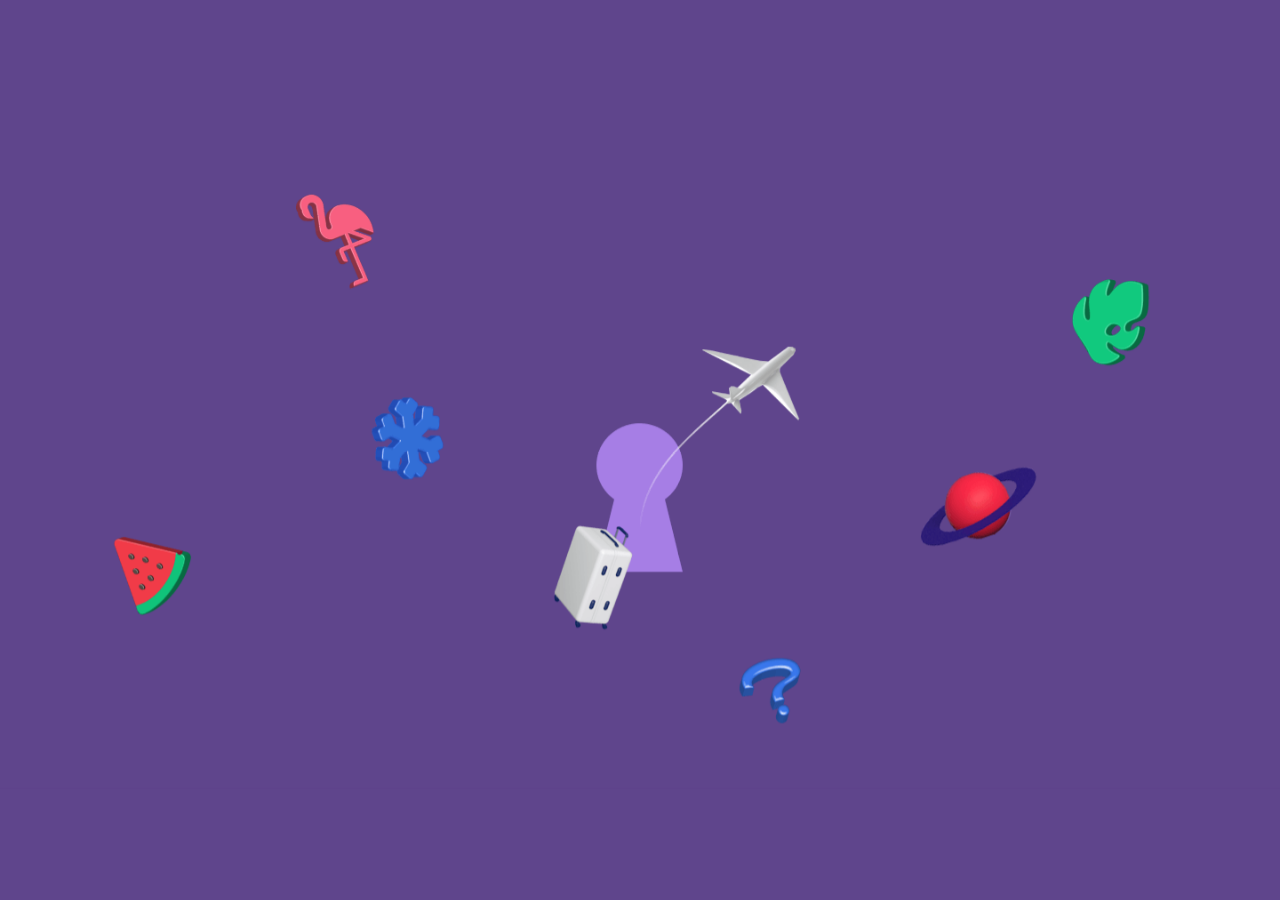
==== 4/index.html @ 82193e8b ":heavy_check_mark: Сборка #4" ====
<!DOCTYPE html>
<html lang="ru">
<head>
  <meta charset="UTF-8">
  <meta name="description" content="">
  <meta name="viewport" content="width=device-width, initial-scale=1.0">
  <meta http-equiv="X-UA-Compatible" content="ie=edge">
  <title>Mysterious Vacation</title>
  <link rel="stylesheet" href="css/style.min.css">
<link href="/css/style.min.css" rel="stylesheet">  <base href="https://htmlacademy-animation.github.io/942149-magic-vacation-1/4/">
</head>
<body>

  <header class="page-header js-header">
    <div class="page-header__wrapper">
      <a href="#" class="page-header__logo" aria-label="Перейти на страницу FJORD.Inc">
        <svg width="100" height="15" viewBox="0 0 100 15" fill="none" xmlns="http://www.w3.org/2000/svg">
          <path d="M0.26 1.4V14H2.276V8.906H7.334V6.44H2.276V3.848H9.872V1.4H0.26ZM12.733 14.36C15.127 14.36 16.243 12.65 16.243 9.5V1.4H14.263V8.96C14.263 11.21 13.723 11.876 12.733 11.876C11.833 11.876 11.473 11.3 11.347 10.58L9.36702 10.94C9.63702 13.046 10.663 14.36 12.733 14.36ZM18.3918 7.7C18.3918 11.372 22.3878 14.36 27.3198 14.36C32.2518 14.36 36.2478 11.372 36.2478 7.7C36.2478 4.028 32.2518 1.04 27.3198 1.04C22.3878 1.04 18.3918 4.028 18.3918 7.7ZM20.6058 7.7C20.6058 5.378 23.6118 3.524 27.3198 3.524C30.9918 3.524 33.9798 5.378 33.9798 7.7C33.9798 10.004 30.9918 11.858 27.3198 11.858C23.6118 11.858 20.6058 10.004 20.6058 7.7ZM40.403 14V8.906H40.799L49.079 14.702V12.38L44.039 8.906H44.201C47.999 8.906 49.277 7.304 49.277 5.162C49.277 3.092 47.999 1.4 44.201 1.4H38.387V14H40.403ZM43.535 3.722C45.785 3.722 47.045 4.136 47.045 5.432C47.045 6.764 45.785 7.034 43.535 7.034H40.403V3.722H43.535ZM51.6936 1.382V14H57.8676C62.7456 14 66.7236 11.534 66.7236 7.7C66.7236 3.848 62.7456 1.382 57.8676 1.382H51.6936ZM53.7096 11.624V3.722H57.5436C61.5396 3.722 64.4916 5.018 64.4916 7.7C64.4916 10.238 61.5396 11.624 57.5436 11.624H53.7096ZM73.1832 14.018H74.9832V5H73.1832V14.018ZM72.9132 1.976C72.9132 2.57 73.3992 3.092 74.0832 3.092C74.7492 3.092 75.2352 2.57 75.2352 1.976C75.2352 1.382 74.7672 0.805999 74.0832 0.805999C73.3812 0.805999 72.9132 1.382 72.9132 1.976ZM76.7867 14H78.5687V9.104C78.7487 8.006 79.5947 6.962 81.0887 6.962C82.1147 6.962 83.2667 7.448 83.2667 9.554V14H85.0487V9.014C85.0487 6.152 83.2307 4.73 81.3587 4.73C79.9187 4.73 79.0727 5.558 78.5687 6.854V5H76.7867V14ZM90.9898 14.27C93.5098 14.27 95.3818 12.506 95.7238 10.328H94.0498C93.7258 11.3 92.6998 12.02 90.9898 12.02C88.8478 12.02 87.7678 10.922 87.7678 9.59C87.7678 8.24 88.8478 6.962 90.9898 6.962C92.7538 6.962 93.7978 7.844 94.0858 8.924H95.7418C95.4358 6.71 93.6178 4.73 90.9898 4.73C88.0918 4.73 86.1298 7.124 86.1298 9.59C86.1298 12.074 88.1278 14.27 90.9898 14.27ZM97.0693 12.938C97.0693 13.658 97.5553 14.144 98.2753 14.144C98.9953 14.144 99.4813 13.658 99.4813 12.938C99.4813 12.2 98.9953 11.714 98.2753 11.714C97.5553 11.714 97.0693 12.2 97.0693 12.938Z" fill="currentColor"></path>
        </svg>
      </a>
      <button class="page-header__toggler js-menu-toggler" type="button" aria-label="Управление мобильным меню"><span>Меню</span></button>
      <nav class="page-header__nav">
        <div class="page-header__menu js-menu" id="menu">
          <ul>
            <li>
              <a class="js-menu-link active" href="#top" data-href="top">главная</a>
            </li>
            <li>
              <a class="js-menu-link" href="#story" data-href="story">история</a>
            </li>
            <li>
              <a class="js-menu-link" href="#prizes" data-href="prizes">призы</a>
            </li>
            <li>
              <a class="js-menu-link" href="#rules" data-href="rules">правила</a>
            </li>
            <li>
              <a class="js-menu-link" href="#game" data-href="game">игра</a>
            </li>
          </ul>
        </div>
        <div class="page-header__social">
          <div class="social-block js-social-block">
            <button class="social-block__toggler" aria-label="Управлять блоком с социальными кнопками">
              <svg width="26" height="22" viewBox="0 0 27 22" fill="none" xmlns="http://www.w3.org/2000/svg">
                <path d="M19.6721 7.43664C21.6273 7.43664 23.213 5.85095 23.213 3.89566C23.213 1.94037 21.6273 0.354675 19.6721 0.354675C17.7168 0.354675 16.1311 1.94037 16.1311 3.89566C16.1311 4.19968 16.1728 4.49178 16.2458 4.77345L7.21751 8.95527C6.57519 8.05214 5.52303 7.46049 4.33078 7.46049C2.37549 7.46049 0.789795 9.04618 0.789795 11.0015C0.789795 12.9568 2.37549 14.5425 4.33078 14.5425C5.52303 14.5425 6.57668 13.9508 7.21751 13.0477L16.2458 17.2295C16.1743 17.5112 16.1311 17.8033 16.1311 18.1073C16.1311 20.0626 17.7168 21.6483 19.6721 21.6483C21.6273 21.6483 23.213 20.0626 23.213 18.1073C23.213 16.152 21.6273 14.5663 19.6721 14.5663C18.4798 14.5663 17.4262 15.158 16.7853 16.0611L7.75701 11.8793C7.82854 11.5976 7.87176 11.3055 7.87176 11.0015C7.87176 10.6974 7.83003 10.4053 7.75701 10.1237L16.7853 5.94186C17.4262 6.84499 18.4783 7.43664 19.6721 7.43664Z" fill="currentColor"></path>
              </svg>
            </button>
            <ul class="social-block__list">
              <li>
                <a class="social-block__link social-block__link--fb" href="#" aria-label="Мы на Facebook">
                  <svg width="8" height="17" viewBox="0 0 8 17" fill="none" xmlns="http://www.w3.org/2000/svg">
                    <path d="M4.24646 16.9899H1.09275L1.05793 8.49828H0V5.30707H1.05793V3.81124C1.05793 1.42084 2.57654 0 5.21735 0H7.41758V3.18585H5.30841C4.28262 3.18585 4.2478 3.48582 4.2478 4.24914V5.30707H7.42964L7.16716 8.49828H4.2478V16.9899H4.24646Z" fill="currentColor"></path>
                  </svg>
                </a>
              </li>
              <li>
                <a class="social-block__link social-block__link--insta" href="#" aria-label="Мы в Instagram">
                  <svg width="15" height="15" viewBox="0 0 15 15" fill="none" xmlns="http://www.w3.org/2000/svg">
                    <path d="M11.0197 0H4.19806C2.14246 0 0.471191 1.66993 0.471191 3.72285V10.5499C0.471191 12.6082 2.14112 14.2727 4.19806 14.2727H11.0197C13.0753 14.2727 14.7466 12.6082 14.7466 10.5499V3.72285C14.7466 1.67127 13.0753 0 11.0197 0ZM11.0197 12.4849H4.19806C3.13076 12.4849 2.26432 11.6158 2.26432 10.5512V3.72419C2.26432 2.65956 3.13076 1.79715 4.19806 1.79715H11.0197C12.087 1.79715 12.9535 2.6609 12.9535 3.72419V10.5512C12.9535 11.6145 12.087 12.4849 11.0197 12.4849Z" fill="currentColor"></path>
                    <path d="M7.60887 3.11084C5.38989 3.11084 3.58203 4.9187 3.58203 7.14036C3.58203 9.35532 5.38989 11.1645 7.60887 11.1645C9.83053 11.1645 11.6357 9.35666 11.6357 7.14036C11.6357 4.9187 9.83053 3.11084 7.60887 3.11084ZM7.60887 9.36871C6.37551 9.36871 5.37784 8.37372 5.37784 7.14036C5.37784 5.90699 6.37551 4.90665 7.60887 4.90665C8.83822 4.90665 9.84259 5.90833 9.84259 7.14036C9.84392 8.37238 8.83822 9.36871 7.60887 9.36871Z" fill="currentColor"></path>
                    <path d="M11.3573 2.35962C10.8256 2.35962 10.3931 2.79752 10.3931 3.32381C10.3931 3.85546 10.8256 4.29336 11.3573 4.29336C11.8862 4.29336 12.3215 3.85546 12.3215 3.32381C12.3215 2.79752 11.8862 2.35962 11.3573 2.35962Z" fill="currentColor"></path>
                  </svg>
                </a>
              </li>
              <li>
                <a class="social-block__link social-block__link--vk" href="#" aria-label="Мы ВКонтакте">
                  <svg width="17" height="10" viewBox="0 0 17 10" fill="none" xmlns="http://www.w3.org/2000/svg">
                    <path d="M14.1234 4.9002C14.1234 4.9002 16.3623 1.72708 16.5866 0.680242C16.6595 0.312285 16.4947 0.103188 16.1069 0.103188C16.1069 0.103188 14.8193 0.103188 14.168 0.103188C13.7235 0.103188 13.5587 0.293278 13.4235 0.579768C13.4235 0.579768 12.3724 2.82553 11.0969 4.24712C10.6861 4.70333 10.4781 4.84318 10.2511 4.84318C10.0646 4.84318 9.98625 4.6911 9.98625 4.27834V0.649016C9.98625 0.147997 9.92545 0.00135496 9.5066 0.00135496H6.39628C6.15578 0.00135496 6.0085 0.134417 6.0085 0.324506C6.0085 0.801084 6.73406 0.908351 6.73406 2.20231V4.87305C6.73406 5.40529 6.70569 5.61575 6.45303 5.61575C5.78016 5.61575 4.19528 3.30618 3.30623 0.678887C3.12923 0.145282 2.93737 0 2.43475 0H0.486409C0.205373 0 0 0.190085 0 0.476576C0 0.991172 0.60666 3.40801 2.99277 6.64358C4.59927 8.8201 6.70569 10 8.60269 10C9.76196 10 10.0416 9.80312 10.0416 9.31432V7.63883C10.0416 7.22607 10.2065 7.04956 10.4429 7.04956C10.7078 7.04956 11.1847 7.13238 12.2805 8.22268C13.5843 9.47862 13.6762 10 14.3896 10H16.5676C16.7919 10 17 9.89273 17 9.52342C17 9.02919 16.3623 8.15343 15.384 7.10659C14.9801 6.56755 14.3302 5.98914 14.1248 5.72301C13.8275 5.40801 13.9154 5.23014 14.1234 4.9002Z" fill="currentColor"></path>
                  </svg>
                </a>
              </li>
            </ul>
          </div>
        </div>
      </nav>
    </div>
  </header>

  <main class="page-content">

    <section class="animation-screen"></section>

    <section class="screen screen--hidden screen--intro js-scrollspy" id="top">
      <div class="screen__wrapper">
        <div class="intro">
          <h1 class="intro__title">Таинственный отпуск</h1>
          <div class="intro__content">
            <div class="intro__info">
              <p class="intro__label">Даты проведения конкурса:</p>
              <p class="intro__date">01 — 31.05 / 2020</p>
            </div>
            <div class="intro__message">
              <p>
                Отгадай первым место назначения и&nbsp;отправься в&nbsp;путешествие в&nbsp;любое время или получи один из многочисленных призов
                <svg width="16" height="16" viewBox="0 0 10 10" fill="none" xmlns="http://www.w3.org/2000/svg">
                  <path d="M0 6.35337L3.90271 4.99012L0 3.64663L1.34615 1.32374L4.44287 4.01073L3.67364 0H6.34615L5.57692 4.01073L8.65385 1.32374L10 3.64663L6.13405 4.99012L10 6.35337L8.65385 8.65651L5.57692 5.98927L6.34615 10H3.67364L4.44287 5.96952L1.34615 8.65651L0 6.35337Z" fill="currentColor"></path>
                </svg>
              </p>
            </div>
          </div>
        </div>
      </div>
      <div class="screen__footer js-footer">
        <button class="screen__footer-enlarge js-footer-toggler" type="button" aria-label="Показать сообщение">
          <svg width="10" height="10" viewBox="0 0 10 10" fill="none" xmlns="http://www.w3.org/2000/svg">
            <path d="M0 6.35337L3.90271 4.99012L0 3.64663L1.34615 1.32374L4.44287 4.01073L3.67364 0H6.34615L5.57692 4.01073L8.65385 1.32374L10 3.64663L6.13405 4.99012L10 6.35337L8.65385 8.65651L5.57692 5.98927L6.34615 10H3.67364L4.44287 5.96952L1.34615 8.65651L0 6.35337Z" fill="currentColor"></path>
          </svg>
        </button>
        <button class="screen__footer-collapse js-footer-toggler" type="button" aria-label="Скрыть сообщение">
          <svg width="13" height="13" viewBox="0 0 13 13" fill="none" xmlns="http://www.w3.org/2000/svg">
            <line x1="12.3536" y1="0.353553" x2="0.738349" y2="11.9688" stroke="currentColor"></line>
            <line x1="0.738319" y1="0.539925" x2="12.3535" y2="12.1551" stroke="currentColor"></line>
          </svg>
        </button>
        <div class="screen__footer-wrapper">
          <div class="screen__footer-announce">
            <p class="screen__footer-label">Даты проведения конкурса:</p>
            <p class="screen__footer-date">01 — 31.05 / 2020</p>
          </div>
          <div class="screen__footer-note">
            <p>
              <svg width="10" height="10" viewBox="0 0 10 10" fill="none" xmlns="http://www.w3.org/2000/svg">
                <path d="M0 6.35337L3.90271 4.99012L0 3.64663L1.34615 1.32374L4.44287 4.01073L3.67364 0H6.34615L5.57692 4.01073L8.65385 1.32374L10 3.64663L6.13405 4.99012L10 6.35337L8.65385 8.65651L5.57692 5.98927L6.34615 10H3.67364L4.44287 5.96952L1.34615 8.65651L0 6.35337Z" fill="currentColor"></path>
              </svg>
              <span>Победители могут выбрать любые 14 дней подряд в&nbsp;течение двух лет с&nbsp;даты окончания конкурса. Победители могут воспользоваться путевкой сами или подарить другому лицу.</span>
            </p>
          </div>
        </div>
      </div>
    </section>

    <section class="screen screen--hidden screen--story js-scrollspy" id="story">

      <div class="slider swiper-container js-slider">

        <div class="swiper-wrapper">

          <div class="slider__item swiper-slide">
            <h2 class="slider__item-title">История</h2>
            <p class="slider__item-text">Джеймс Таргет был основателем компании &laquo;Fjord Inc.&raquo;. С&nbsp;1965 года &laquo;Fjord Inc.&raquo; прославилась надёжными и&nbsp;удобными чемоданами и&nbsp;аксессуарами для туристов.</p>
          </div>

          <div class="slider__item swiper-slide">
            <p class="slider__item-text">Когда Джеймсу было 7&nbsp;лет, в&nbsp;их&nbsp;доме гостил дядюшка и&nbsp;развлекал детей рассказами о&nbsp;своей поездке в&nbsp;место, показавшееся малышу Таргету невероятным. Тогда Джеймс решил, что однажды посетит его, но&nbsp;не&nbsp;будет рассказывать о&nbsp;мечте, пока не&nbsp;осуществит.</p>
          </div>

          <div class="slider__item swiper-slide">
            <p class="slider__item-text">Джеймс Таргет стал увлеченным путешественником. Он&nbsp;посетил 5&nbsp;континентов, 126&nbsp;стран.</p>
          </div>

          <div class="slider__item swiper-slide">
            <p class="slider__item-text">Он&nbsp;сплавлялся по&nbsp;Амазонке и&nbsp;погружался в&nbsp;пещеры Франции, медитировал в&nbsp;горах Тибета и&nbsp;пожимал руку вождя племени Акугауа.</p>
          </div>

          <div class="slider__item swiper-slide">
            <p class="slider__item-text">Из&nbsp;своих поездок Джеймс Таргет привозил идеи, как сделать свои чемоданы &laquo;Fjord Inc.&raquo; удобными и&nbsp;приспособленными к&nbsp;разным дорожным условиям.</p>
          </div>

          <div class="slider__item swiper-slide">
            <p class="slider__item-text">Всё это время Джеймс не&nbsp;оставлял идею поездки своей мечты. Однако, как только он&nbsp;брался за&nbsp;планирование, возникали препятствия, не&nbsp;позволяющие отправиться туда.</p>
          </div>

          <div class="slider__item swiper-slide">
            <p class="slider__item-text">В&nbsp;возрасте 67&nbsp;лет Джеймс Таргет попал под лавину и&nbsp;погиб. В&nbsp;своём завещании он&nbsp;поручил отправить в&nbsp;заветное путешествие трёх смельчаков, единых с&nbsp;ним духом.</p>
          </div>

          <div class="slider__item swiper-slide">
            <p class="slider__item-text">Тех, кто сможет узнать таинственное место, задавая вопросы специально обученному ИИ&nbsp;&laquo;Соне&raquo;, ждет фантастическое путешествие.</p>
          </div>
        </div>
        <div class="slider__controls">
          <button class="slider__control slider__control--prev js-control-prev" type="button" aria-label="Показать предыдущую историю">
            <svg width="12" height="22" viewBox="0 0 12 22" fill="none" xmlns="http://www.w3.org/2000/svg">
              <path d="M11 1L1 11L11 21" stroke="currentColor" stroke-width="2" stroke-linejoin="round"></path>
            </svg>
          </button>
          <button class="slider__control slider__control--next js-control-next" type="button" aria-label="Показать следующую историю">
            <svg width="12" height="22" viewBox="0 0 12 22" fill="none" xmlns="http://www.w3.org/2000/svg">
              <path d="M1 1L11 11L1 21" stroke="currentColor" stroke-width="2" stroke-linejoin="round"></path>
            </svg>
          </button>
        </div>
        <div class="slider__pagination swiper-pagination"></div>
      </div>
    </section>

    <section class="screen screen--hidden screen--prizes js-scrollspy" id="prizes">
      <div class="screen__wrapper">
        <div class="prizes">
          <h2 class="prizes__title">ПРизы</h2>
          <div class="prizes__lead">
            <p>Найди ответ и&nbsp;получи один из&nbsp;призов:</p>
          </div>
          <ul class="prizes__list">
            <li class="prizes__item prizes__item--journeys">
              <div class="prizes__icon">
                <picture>
                  <source srcset="img/prize1-mob.svg" media="(orientation: portrait)">
                  <img src="img/prize1.svg" alt="">
                </picture>
              </div>
              <p class="prizes__desc">
                <b>3</b>
                <span>загадочных путешествия</span>
              </p>
            </li>
            <li class="prizes__item prizes__item--cases">
              <div class="prizes__icon">
                <picture>
                  <source srcset="img/prize2-mob.svg" media="(orientation: portrait)">
                  <img src="img/prize2.svg" alt="">
                </picture>
              </div>
              <p class="prizes__desc">
                <b>7</b>
                <span>надежных чемоданов</span>
              </p>
            </li>
            <li class="prizes__item prizes__item--codes">
              <div class="prizes__icon">
                <picture>
                  <source srcset="img/prize3-mob.svg" media="(orientation: portrait)">
                  <img src="img/prize3.svg" alt="">
                </picture>
              </div>
              <p class="prizes__desc">
                <b>900</b>
                <span>
                  промокодов на&nbsp;скидку 15%
                  <svg width="10" height="10" viewBox="0 0 10 10" fill="none" xmlns="http://www.w3.org/2000/svg">
                    <path d="M0 6.35337L3.90271 4.99012L0 3.64663L1.34615 1.32374L4.44287 4.01073L3.67364 0H6.34615L5.57692 4.01073L8.65385 1.32374L10 3.64663L6.13405 4.99012L10 6.35337L8.65385 8.65651L5.57692 5.98927L6.34615 10H3.67364L4.44287 5.96952L1.34615 8.65651L0 6.35337Z" fill="currentColor"></path>
                  </svg>
                </span>
              </p>
            </li>
          </ul>
        </div>
      </div>
      <div class="screen__footer js-footer">
        <button class="screen__footer-enlarge js-footer-toggler" type="button" aria-label="Показать сообщение">
          <svg width="10" height="10" viewBox="0 0 10 10" fill="none" xmlns="http://www.w3.org/2000/svg">
            <path d="M0 6.35337L3.90271 4.99012L0 3.64663L1.34615 1.32374L4.44287 4.01073L3.67364 0H6.34615L5.57692 4.01073L8.65385 1.32374L10 3.64663L6.13405 4.99012L10 6.35337L8.65385 8.65651L5.57692 5.98927L6.34615 10H3.67364L4.44287 5.96952L1.34615 8.65651L0 6.35337Z" fill="currentColor"></path>
          </svg>
        </button>
        <button class="screen__footer-collapse js-footer-toggler" type="button" aria-label="Скрыть сообщение">
          <svg width="13" height="13" viewBox="0 0 13 13" fill="none" xmlns="http://www.w3.org/2000/svg">
            <line x1="12.3536" y1="0.353553" x2="0.738349" y2="11.9688" stroke="currentColor"></line>
            <line x1="0.738319" y1="0.539925" x2="12.3535" y2="12.1551" stroke="currentColor"></line>
          </svg>
        </button>
        <div class="screen__footer-wrapper">
          <div class="screen__footer-announce">
            <p class="screen__footer-label">Даты проведения конкурса:</p>
            <p class="screen__footer-date">01 — 31.05 / 2020</p>
          </div>
          <div class="screen__footer-note">
            <p>
              <svg width="10" height="10" viewBox="0 0 10 10" fill="none" xmlns="http://www.w3.org/2000/svg">
                <path d="M0 6.35337L3.90271 4.99012L0 3.64663L1.34615 1.32374L4.44287 4.01073L3.67364 0H6.34615L5.57692 4.01073L8.65385 1.32374L10 3.64663L6.13405 4.99012L10 6.35337L8.65385 8.65651L5.57692 5.98927L6.34615 10H3.67364L4.44287 5.96952L1.34615 8.65651L0 6.35337Z" fill="currentColor"></path>
              </svg>
              <span>Скидка&nbsp;15% на&nbsp;единоразовое приобретение путёвки с&nbsp;1&nbsp;июня 2020 по&nbsp;31&nbsp;мая 2022&nbsp;года. Суммируется с&nbsp;другими акциями</span>
            </p>
          </div>
        </div>
      </div>
    </section>

    <section class="screen screen--hidden screen--rules js-scrollspy" id="rules">
      <div class="screen__wrapper">
        <div class="rules">
          <h2 class="rules__title">Правила</h2>
          <div class="rules__lead">
            <p>Для того чтобы получить наследство Джеймса Таргета, тебе нужно выведать у&nbsp;&laquo;Сони&raquo;, куда предстоит отправиться тебе в&nbsp;случае победы</p>
          </div>
          <ol class="rules__list">
            <li class="rules__item">
              <p>Тебе отводится <br>5&nbsp;минут</p>
            </li>
            <li class="rules__item">
              <p>Задавай любые вопросы в&nbsp;текстовом поле</p>
            </li>
            <li class="rules__item">
              <p>Нажимай кнопку &laquo;Узнать&raquo;, чтобы получить ответ</p>
            </li>
            <li class="rules__item">
              <p>&laquo;Соня&raquo; может отвечать только&nbsp;Да или Нет</p>
            </li>
          </ol>
          <a href="#game" class="rules__link btn">Погнали!</a>
        </div>
      </div>
      <div class="screen__disclaimer">
        <div class="disclaimer">
          <ul>
            <li>
              <a href="#">Правовая информация</a>
            </li>
            <li>
              <a href="#">Подробные правила</a>
            </li>
          </ul>
        </div>
      </div>
    </section>

    <section class="screen screen--hidden screen--game js-scrollspy" id="game">
      <div class="screen__wrapper">
        <div class="game">
          <div class="game__header">
            <h2 class="game__title">Игра</h2>
            <div class="game__counter">
              <span>05</span>:<span>00</span>
            </div>
          </div>
          <div class="game__body">
            <div class="chat">
              <div class="chat__body js-chat">
                <ul class="chat__list" id="messages"></ul>
              </div>
              <div class="chat__footer">
                <form action="#" method="post" class="form" id="message-form">
                  <label for="message-field" class="visually-hidden">Поле для ввода вопроса</label>
                  <input type="text" class="form__field" id="message-field">
                  <button class="form__button btn">
                    Узнать
                    <svg width="18" height="19" viewBox="0 0 18 19" fill="none" xmlns="http://www.w3.org/2000/svg">
                      <path stroke="currentColor" stroke-width="2" d="M9 19V1"></path>
                      <path d="M1 9l8-8 8 8" stroke="currentColor" stroke-width="2" stroke-linejoin="round"></path>
                    </svg>
                  </button>
                </form>
              </div>
            </div>
          </div>
          <!-- временные кнопки для показа результата -->
          <div class="game__buttons">
            <button class="game__button btn js-show-result" type="button" data-target="result">Положительный результат</button>
            <button class="game__button btn js-show-result" type="button" data-target="result2">Положительный результат - 2</button>
            <button class="game__button btn js-show-result" type="button" data-target="result3">Отрицательный результат</button>
          </div>
        </div>
      </div>
    </section>

    <section class="screen screen--hidden screen--result" id="result">
      <div class="screen__wrapper">
        <div class="result result--trip">
          <div class="result__image">
            <picture>
              <source srcset="img/result1-mob.png 1x, img/result1-mob@2x.png 2x" media="(max-width: 768px) and (orientation: portrait)">
              <img src="img/result1.png" srcset="img/result1@2x.png 2x" alt="">
            </picture>
          </div>
          <h2 class="result__title">
            <span class="visually-hidden">ПОбеда!</span>
            <svg xmlns="http://www.w3.org/2000/svg" viewBox="0 0 568.85 109.24">
              <path d="M16,24.44V92H2.6V8H75V92H61.52V24.44H16Z" transform="translate(-2.1 -1.5)" fill="none" stroke="currentColor"></path>
              <path d="M148.76,5.6c32.88,0,59.52,19.92,59.52,44.4s-26.64,44.4-59.52,44.4S89.24,74.48,89.24,50,115.88,5.6,148.76,5.6Zm0,72.12c24.48,0,44.4-12.36,44.4-27.72s-19.92-27.84-44.4-27.84C124,22.16,104,34.52,104,50S124,77.72,148.76,77.72Z" transform="translate(-2.1 -1.5)" fill="none" stroke="currentColor"></path>
              <path d="M287.36,8V24.44H236v14.4h25.32c25.44,0,34,11.16,34,26.52,0,15.6-8.52,26.64-34,26.64H222.56V8h64.8ZM256.88,76.52c15.12,0,23.52-2,23.52-11.52S272,54.44,256.88,54.44H236V76.52h20.88Z" transform="translate(-2.1 -1.5)" fill="none" stroke="currentColor"></path>
              <path d="M371.47,8V24.44H320.84V41.6h33.6V58h-33.6V75.56h50.64V92H307.4V8h64.08Z" transform="translate(-2.1 -1.5)" fill="none" stroke="currentColor"></path>
              <path d="M382.39,110.24V75.56h7.44c4.56-4.68,7.8-18.36,8.76-56L399,8h48.6V75.56h10v34.68H442.87V92H397v18.24H382.39Zm51.72-34.68V24.44H411.55v3.12c-0.48,22.44-3.24,37.68-7.2,48h29.76Z" transform="translate(-2.1 -1.5)" fill="none" stroke="currentColor"></path>
              <path d="M463.75,92l28-84h27.12l28.08,84H533.47l-7.8-23.52h-37.8L480.07,92H463.75Zm56.64-40L507,11.84,493.51,52h26.88Z" transform="translate(-2.1 -1.5)" fill="none" stroke="currentColor"></path>
              <path d="M554.12,70.4L555.55,2H569l1.44,68.4H554.12Zm8.28,6.36c4.8,0,8,3.24,8,8.16a8,8,0,1,1-16.08,0C554.35,80,557.59,76.76,562.39,76.76Z" transform="translate(-2.1 -1.5)" fill="none" stroke="currentColor"></path>
            </svg>
          </h2>
          <div class="result__text">
            <p>ты&nbsp;отправляешься в&nbsp;Арктику!</p>
          </div>
          <div class="result__form">
            <form action="#" method="post" class="form form--result">
              <label for="email-field" class="form__label">зарегистрируй результат</label>
              <input type="email" class="form__field" id="email-field" placeholder="e-mail для регистации результата и получения приза" required="">
              <button class="form__button btn">
                отправить
                <svg width="18" height="19" viewBox="0 0 18 19" fill="none" xmlns="http://www.w3.org/2000/svg">
                  <path stroke="currentColor" stroke-width="2" d="M9 19V1"></path>
                  <path d="M1 9l8-8 8 8" stroke="currentColor" stroke-width="2" stroke-linejoin="round"></path>
                </svg>
              </button>
            </form>
          </div>
        </div>
      </div>
    </section>

    <section class="screen screen--hidden screen--result" id="result2">
      <div class="screen__wrapper">
        <div class="result result--prize">
          <div class="result__image">
            <picture>
              <source srcset="img/result2-mob.png 1x, img/result2-mob@2x.png 2x" media="(max-width: 768px) and (orientation: portrait)">
              <img src="img/result2.png" srcset="img/result2@2x.png 2x" alt="">
            </picture>
          </div>
          <h2 class="result__title">
            <span class="visually-hidden">ПОбеда!</span>
            <svg xmlns="http://www.w3.org/2000/svg" viewBox="0 0 568.85 109.24">
              <path d="M16,24.44V92H2.6V8H75V92H61.52V24.44H16Z" transform="translate(-2.1 -1.5)" fill="none" stroke="currentColor"></path>
              <path d="M148.76,5.6c32.88,0,59.52,19.92,59.52,44.4s-26.64,44.4-59.52,44.4S89.24,74.48,89.24,50,115.88,5.6,148.76,5.6Zm0,72.12c24.48,0,44.4-12.36,44.4-27.72s-19.92-27.84-44.4-27.84C124,22.16,104,34.52,104,50S124,77.72,148.76,77.72Z" transform="translate(-2.1 -1.5)" fill="none" stroke="currentColor"></path>
              <path d="M287.36,8V24.44H236v14.4h25.32c25.44,0,34,11.16,34,26.52,0,15.6-8.52,26.64-34,26.64H222.56V8h64.8ZM256.88,76.52c15.12,0,23.52-2,23.52-11.52S272,54.44,256.88,54.44H236V76.52h20.88Z" transform="translate(-2.1 -1.5)" fill="none" stroke="currentColor"></path>
              <path d="M371.47,8V24.44H320.84V41.6h33.6V58h-33.6V75.56h50.64V92H307.4V8h64.08Z" transform="translate(-2.1 -1.5)" fill="none" stroke="currentColor"></path>
              <path d="M382.39,110.24V75.56h7.44c4.56-4.68,7.8-18.36,8.76-56L399,8h48.6V75.56h10v34.68H442.87V92H397v18.24H382.39Zm51.72-34.68V24.44H411.55v3.12c-0.48,22.44-3.24,37.68-7.2,48h29.76Z" transform="translate(-2.1 -1.5)" fill="none" stroke="currentColor"></path>
              <path d="M463.75,92l28-84h27.12l28.08,84H533.47l-7.8-23.52h-37.8L480.07,92H463.75Zm56.64-40L507,11.84,493.51,52h26.88Z" transform="translate(-2.1 -1.5)" fill="none" stroke="currentColor"></path>
              <path d="M554.12,70.4L555.55,2H569l1.44,68.4H554.12Zm8.28,6.36c4.8,0,8,3.24,8,8.16a8,8,0,1,1-16.08,0C554.35,80,557.59,76.76,562.39,76.76Z" transform="translate(-2.1 -1.5)" fill="none" stroke="currentColor"></path>
            </svg>
          </h2>
          <div class="result__text">
            <p>чемодан &laquo;Fjord&nbsp;Inc.&raquo;&nbsp;твой</p>
          </div>
          <div class="result__form">
            <form action="#" method="post" class="form form--result">
              <label for="email-field2" class="form__label">зарегистрируй результат</label>
              <input type="email" class="form__field" id="email-field2" placeholder="e-mail для регистации результата и получения приза" required="">
              <button class="form__button btn">
                отправить
                <svg width="18" height="19" viewBox="0 0 18 19" fill="none" xmlns="http://www.w3.org/2000/svg">
                  <path stroke="currentColor" stroke-width="2" d="M9 19V1"></path>
                  <path d="M1 9l8-8 8 8" stroke="currentColor" stroke-width="2" stroke-linejoin="round"></path>
                </svg>
              </button>
            </form>
          </div>
        </div>
      </div>
    </section>

    <section class="screen screen--hidden screen--result" id="result3">
      <div class="screen__wrapper">
        <div class="result result--negative">
          <div class="result__image">
            <picture>
              <source srcset="img/result3-mob.png 1x, img/result3-mob@2x.png 2x" media="(max-width: 768px) and (orientation: portrait)">
              <img src="img/result3.png" srcset="img/result3@2x.png 2x" alt="">
            </picture>
          </div>
          <h2 class="result__title">
            <span class="visually-hidden">Не угадал!</span>
            <svg xmlns="http://www.w3.org/2000/svg" viewBox="0 0 660.77 109.24">
              <path d="M2.66,92V8H16.1V42.2H53.3V8H66.74V92H53.3V58.64H16.1V92H2.66Z" transform="translate(-2.16 -1.5)" fill="none" stroke="currentColor"></path>
              <path d="M147.62,8V24.44H97V41.6h33.6V58H97V75.56h50.64V92H83.54V8h64.08Z" transform="translate(-2.16 -1.5)" fill="none" stroke="currentColor"></path>
              <path d="M199.22,8l20.52,42.36L235.34,8h16.44l-31,84H204.38l9.48-25.92L185.78,8h13.44Z" transform="translate(-2.16 -1.5)" fill="none" stroke="currentColor"></path>
              <path d="M273.74,24.44V92H260.3V8h50.16V24.44H273.74Z" transform="translate(-2.16 -1.5)" fill="none" stroke="currentColor"></path>
              <path d="M307.1,92l28-84h27.12l28.08,84H376.82L369,68.48h-37.8L323.42,92H307.1Zm56.64-40L350.3,11.84,336.86,52h26.88Z" transform="translate(-2.16 -1.5)" fill="none" stroke="currentColor"></path>
              <path d="M396.38,110.24V75.56h7.44c4.56-4.68,7.8-18.36,8.76-56L412.94,8h48.6V75.56h10v34.68H456.86V92H411v18.24H396.38ZM448.1,75.56V24.44H425.54v3.12c-0.48,22.44-3.24,37.68-7.2,48H448.1Z" transform="translate(-2.16 -1.5)" fill="none" stroke="currentColor"></path>
              <path d="M477.74,92l28-84h27.12L560.9,92H547.46l-7.8-23.52h-37.8L494.06,92H477.74Zm56.64-40-13.44-40.2L507.5,52h26.88Z" transform="translate(-2.16 -1.5)" fill="none" stroke="currentColor"></path>
              <path d="M568.7,76.88a13.77,13.77,0,0,0,5,1c6.6,0,10.44-6.24,12-58.32L586.22,8h46.2V92H619V24.44H598.82l-0.12,3.12C597.14,81,589,94.4,573.74,94.4a28.55,28.55,0,0,1-6.72-.84Z" transform="translate(-2.16 -1.5)" fill="none" stroke="currentColor"></path>
              <path d="M646.1,70.4L647.54,2H661l1.44,68.4H646.1Zm8.28,6.36c4.8,0,8,3.24,8,8.16a8,8,0,0,1-16.08,0C646.34,80,649.58,76.76,654.38,76.76Z" transform="translate(-2.16 -1.5)" fill="none" stroke="currentColor"></path>
            </svg>
          </h2>
          <button class="result__button js-play" type="button">
            не сдавайся!
            <span>
              <svg width="27" height="22" viewBox="0 0 27 22" fill="none" xmlns="http://www.w3.org/2000/svg">
                <path d="M10.6899 1.47998C5.42992 1.47998 1.16992 5.73998 1.16992 11C1.16992 16.26 5.42992 20.52 10.6899 20.52C15.9499 20.52 20.2099 16.26 20.2099 11V7.13998" stroke="currentColor" stroke-width="2" stroke-miterlimit="10"></path>
                <path d="M15.1099 12.5099L20.1499 7.13989L25.3099 12.6299" stroke="currentColor" stroke-width="2" stroke-miterlimit="10" stroke-linejoin="round"></path>
              </svg>
            </span>
          </button>
        </div>
      </div>
    </section>
    <div class="curtain"></div>

  </main>

<script src="/js/script.js"></script></body>
</html>
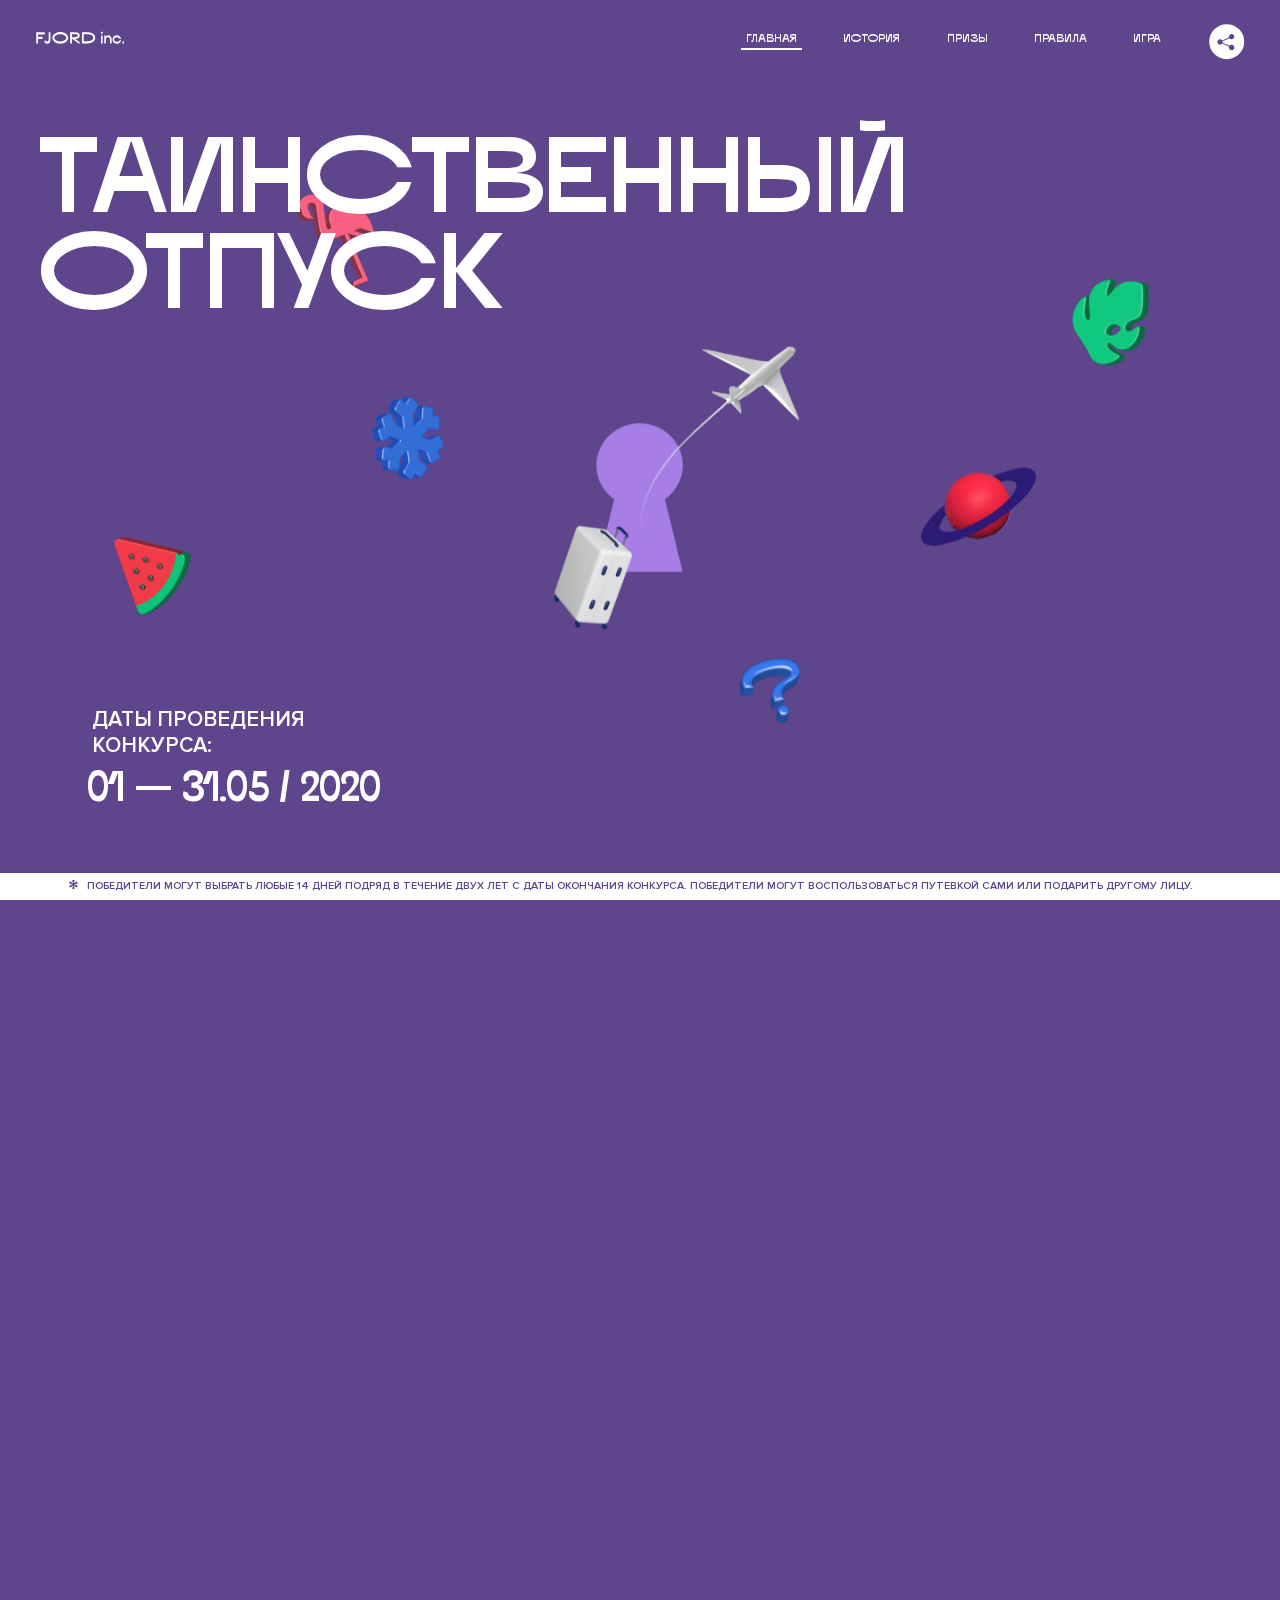
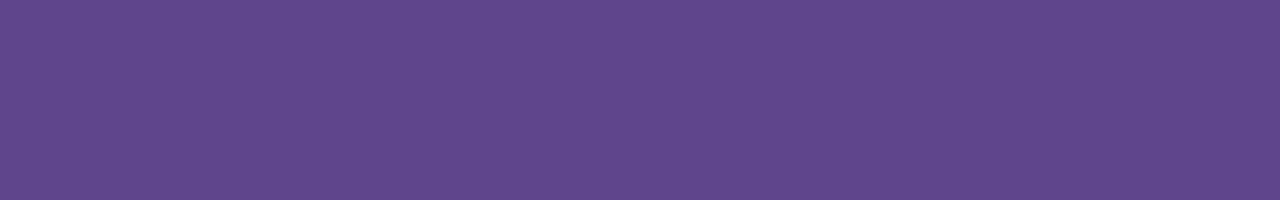
==== commit 1bc94b55: ":heavy_check_mark: Сборка #4" ====
--- a/4/index.html
+++ b/4/index.html
@@ -7,7 +7,7 @@
   <meta http-equiv="X-UA-Compatible" content="ie=edge">
   <title>Mysterious Vacation</title>
   <link rel="stylesheet" href="css/style.min.css">
-<link href="/css/style.min.css" rel="stylesheet">  <base href="https://htmlacademy-animation.github.io/942149-magic-vacation-1/4/">
+<link href="css/style.min.css" rel="stylesheet">  <base href="https://htmlacademy-animation.github.io/942149-magic-vacation-1/4/">
 </head>
 <body>
 
@@ -464,5 +464,5 @@
 
   </main>
 
-<script src="/js/script.js"></script></body>
+<script src="js/script.js"></script></body>
 </html>
